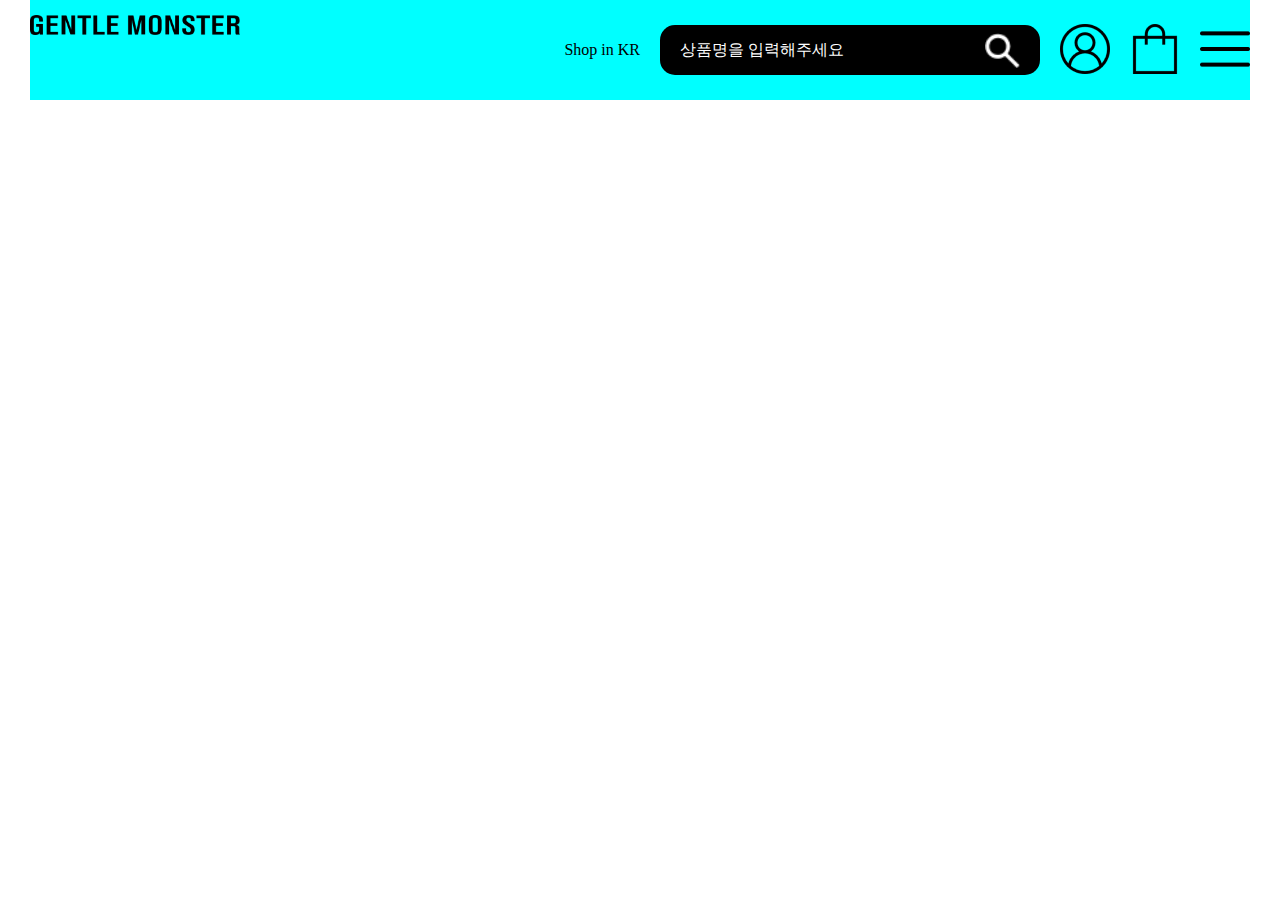
==== index.html @ e7c57b0b "0802-1" ====
<!DOCTYPE html>
<html lang="ko">
<head>
    <meta charset="UTF-8">
    <meta name="viewport" content="width=device-width, initial-scale=1.0">
    <meta name="keywords" content="">
    <meta name="description" content="">
    <title>GENTLEMONSTER</title>
    <link rel="stylesheet" href="./styles/reset.css">
    <link rel="stylesheet" href="./styles/common.css">
    <link rel="stylesheet" href="./styles/index.css">
</head>
<body>
    <header>
        <h1>
            <a href="#">
                <img src="./images/logo.png" alt="">
            </a>
        </h1>
        <div class="right">
            <a href="#" class="lang">Shop in KR</a>
            <form action="#" method="get" id="searchFrm">
                <fieldset>
                    <legend class="skip">검색양식</legend>
                        <input type="text" id="searchTxt" placeholder="상품명을 입력해주세요">
                    <button id="searchBtn" type="submit">
                        <img src="/images/icon_search.png" alt=""></a>
                    </button>                
                </fieldset>
            </form>
            <a href="#" id="login"><img src="/images/icon_login.png" alt="로그인"></a>
            <a href="#" id="cart"><img src="/images/icon_cart.png" alt="장바구니"></a>
            <a href="#" id="nav"><img src="/images/icon_menu.png" alt="메뉴열기"></a>
        </div>
    </header>
    <script src="./script/gentle.js"></script>
</body>
</html>
---- styles/common.css ----
/* header */
header {
    background: aqua;
    width: calc(100% - 60px); /* full */
    height:100px;
    margin:0 auto;
    display: flex; justify-content: space-between; 
    
    /*flex-flow: row nowrap;
     */
}
header h1 {
    display: flex; align-items: center;
}
header h1 a {
    width: 210px; height: 70px;
    /* display: block; text-align:left */
    
}
header h1 a img {width: 100%;}
header .right {
    display: flex; align-items: center;
}
header .right > * { margin-left: 20px;}
header .right .lang { margin:0;}
header .right #searchFrm {
    background: #000; border-radius: 15px; width:380px;
}
header .right #searchFrm fieldset {
    height: 50px; padding:0 20px;
    display:flex; justify-content: space-between; align-items: center;
}
header .right #searchFrm fieldset .skip {}
header .right #searchFrm fieldset #searchTxt {
    background: none; color:#fff;
}
header .right #searchFrm fieldset #searchTxt::placeholder {color:#fff;}
header .right #searchFrm fieldset #searchBtn {
    background: none;
    width: 35px; height: 35px;
}
header .right #searchFrm fieldset #searchBtn img {width: 100%;}
header .right .login {}
header .right .login img {}
header .right .cart {}
header .right .cart img {}
header .right .nav {}
header .right .nav img {}
header .right .login, header .right .cart, header .right .nav {
    width: 50px; height: 50px;
}
header .right .login img, header .right .cart img, header .right .nav img {width: 100%;}
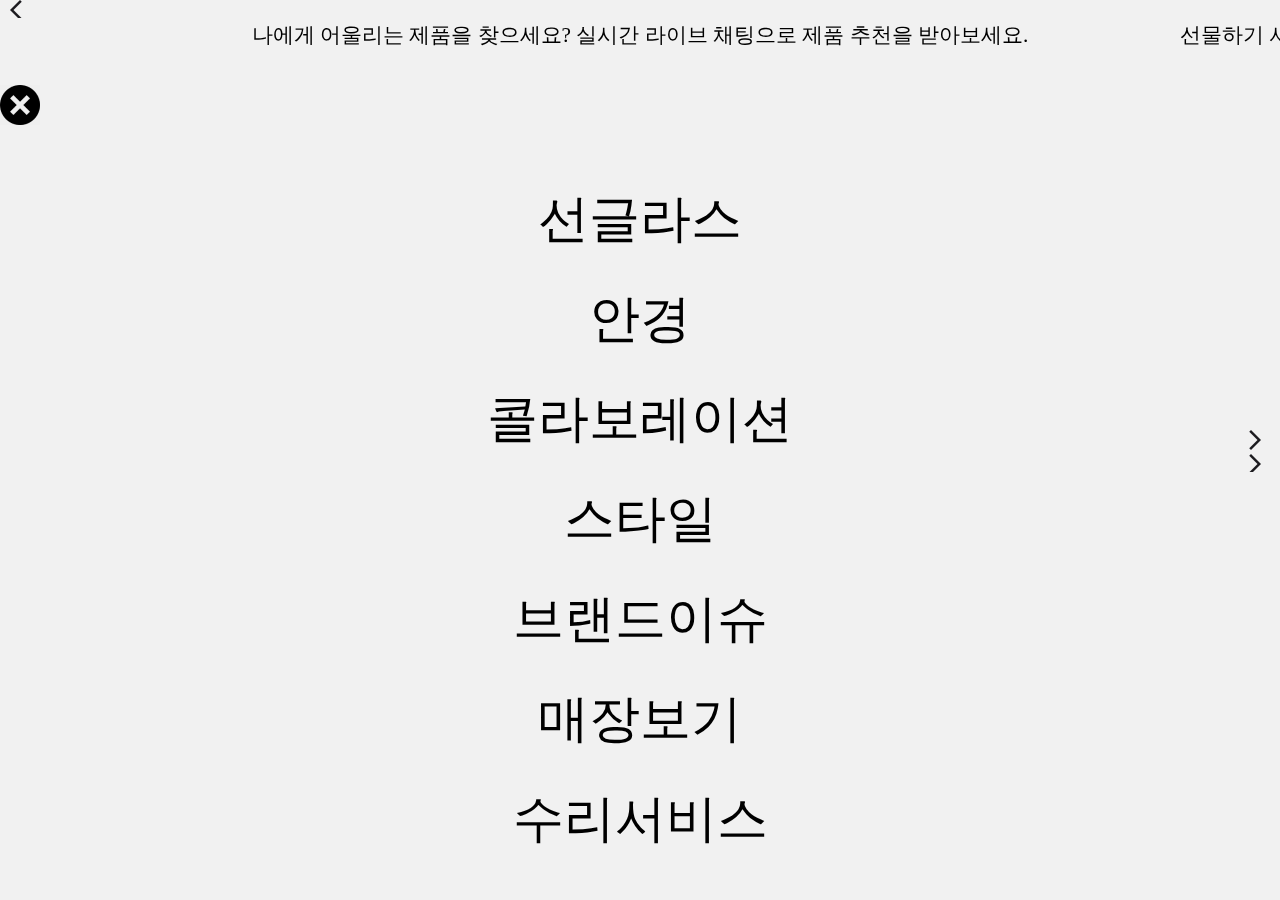
==== commit cb034584: "0803" ====
--- a/index.html
+++ b/index.html
@@ -6,6 +6,12 @@
     <meta name="keywords" content="">
     <meta name="description" content="">
     <title>GENTLEMONSTER</title>
+    <!-- swiper slide -->
+    <link rel="stylesheet" href="https://cdn.jsdelivr.net/npm/swiper@10/swiper-bundle.min.css"/>
+    <script src="https://cdn.jsdelivr.net/npm/swiper@10/swiper-bundle.min.js"></script>    
+    <!-- favicon, style -->
+    <link rel="shortcut icon" href="/images/favicon2.png" type="image/x-icon">
+    <link rel="icon" href="/images/favicon2.png" type="image/x-icon">
     <link rel="stylesheet" href="./styles/reset.css">
     <link rel="stylesheet" href="./styles/common.css">
     <link rel="stylesheet" href="./styles/index.css">
@@ -32,6 +38,39 @@
             <a href="#" id="cart"><img src="/images/icon_cart.png" alt="장바구니"></a>
             <a href="#" id="nav"><img src="/images/icon_menu.png" alt="메뉴열기"></a>
         </div>
+        <!-- nav 클릭시 open nav -->
+        <div id="open_nav">
+            <!-- 닫기버튼 -->
+            <button id="nav_close" type="button">
+                <img src="/images/nav_close.png" alt="닫기">
+            </button>
+            <!-- 광고 슬라이드 -->
+            <div clsaa="swiper" id="nav_adver">
+                <div class="swiper-wrapper">
+                    <div class="swiper-slide">
+                        <a href="#">나에게 어울리는 제품을 찾으세요? 실시간 라이브 채팅으로 제품 추천을 받아보세요.</a>
+                    </div>
+                    <div class="swiper-slide">
+                        <a href="#">선물하기 서비스를 통해 소중한 분에게 마음을 전하세요.</a>
+                    </div>
+                    <div class="swiper-slide">
+                        <a href="#">무료 배송 반품 서비스로 젠틀몬스터의 서비스를 경험하세요.</a>
+                    </div>                    
+                </div><!-- end swiper-wrapper -->
+                <div class="swiper-button-prev"></div>
+                <div class="swiper-button-next"></div>
+            </div><!-- end swiper adver -->
+            <!-- 내비게이션 -->
+            <nav>
+                <a href="#">선글라스</a>
+                <a href="#">안경</a>
+                <a href="#">콜라보레이션</a>
+                <a href="#">스타일</a>
+                <a href="#">브랜드이슈</a>
+                <a href="#">매장보기</a>
+                <a href="#">수리서비스</a>
+            </nav>
+        </div>
     </header>
     <script src="./script/gentle.js"></script>
 </body>
--- a/styles/common.css
+++ b/styles/common.css
@@ -1,22 +1,29 @@
+/* common.css 모든 웹페이지 공통 css == common */
+/* common.css == header, footer 공통역역 Degien */
+/* Firefox */
+html {scrollbar-width: 10px;scrollbar-color: #222 #f1f1f1;}
+/* Opera */
+html::-o-scrollbar {width: 10px;}/*스크롤바 크기*/
+html::-o-scrollbar-thumb {background-color: #222;border-radius: 5px;}/*스크롤 드래그바*/
+html::-o-scrollbar-thumb:hover {background-color: #555;}
+/* Chrome, Safari, Edge 등 웹킷 기반 브라우저 */
+::-webkit-scrollbar {width: 10px;}/*스크롤바 크기*/
+::-webkit-scrollbar-track {box-shadow: inset 0 0 5px rgba(0, 0, 0, 0.3);}/*스크롤바 배경*/
+::-webkit-scrollbar-thumb {background-color: #222;border-radius: 5px;}/*스크롤 드래그바*/
+::-webkit-scrollbar-thumb:hover {background-color: #555;}
 /* header */
+* {font-family: Noto Sans KR;}
 header {
     background: aqua;
     width: calc(100% - 60px); /* full */
     height:100px;
     margin:0 auto;
     display: flex; justify-content: space-between; 
-    
-    /*flex-flow: row nowrap;
-     */
+    align-items: center;
 }
-header h1 {
-    display: flex; align-items: center;
+header h1 {width: 213px;
 }
-header h1 a {
-    width: 210px; height: 70px;
-    /* display: block; text-align:left */
-    
-}
+header h1 a {}
 header h1 a img {width: 100%;}
 header .right {
     display: flex; align-items: center;
@@ -50,3 +57,52 @@
     width: 50px; height: 50px;
 }
 header .right .login img, header .right .cart img, header .right .nav img {width: 100%;}
+/* open_nav */
+header #open_nav {
+    position: fixed; left:0; top:0; z-index:999;
+    width: 100%; height: 100vh;
+    background: #f1f1f1; /* opacity: 80%; */
+    overflow-y: auto;
+    /* 웹브라우저 y축 기준으로 내용이 넘칠 경우 스크롤을 표시하고 넘치지 않다면 스크롤을 숨긴다. */ 
+}
+header #open_nav #nav_close {
+    position: absolute;
+    margin: 85px 90px 0 0;
+    /* justify-content: end; */
+    width: 40px; height: 40px;
+}
+header #open_nav #nav_close img {width: 100%;}
+/* swiper-slide nav-adver */
+header #open_nav #nav_adver {
+    max-width: 800px; margin: 20px auto; text-align: center;
+}
+header #open_nav #nav_adver .swiper-slide {}
+header #open_nav #nav_adver .swiper-slide a {
+    /* display: block; */
+    text-align: center;
+    font-size: 1.333rem;
+    line-height: normal;
+}
+header #open_nav #nav_adver .swiper-button-prev::after, 
+header #open_nav #nav_adver .swiper-button-next::after {display: none;}
+header #open_nav #nav_adver .swiper-button-prev, header #open_nav #nav_adver.swiper-button-next {top:20px; width: 20px; height: 20px;}
+header #open_nav #nav_adver .swiper-button-prev {
+    background: url(/images/adver_prev.png);
+} 
+header #open_nav #nav_adver .swiper-button-next {
+    background: url(/images/adver_next.png);
+}
+/* open-nav nav */
+header #open_nav nav {
+    display: flex; flex-flow: column nowrap;
+    text-align: center; padding-top: 100px ;
+}
+header #open_nav nav a {
+    font-size: 3.157rem;
+    line-height: 100px;
+    font-weight: 500;
+}
+header #open_nav nav a:hover {
+    font-weight: 700;
+    color:#FF975C;
+}
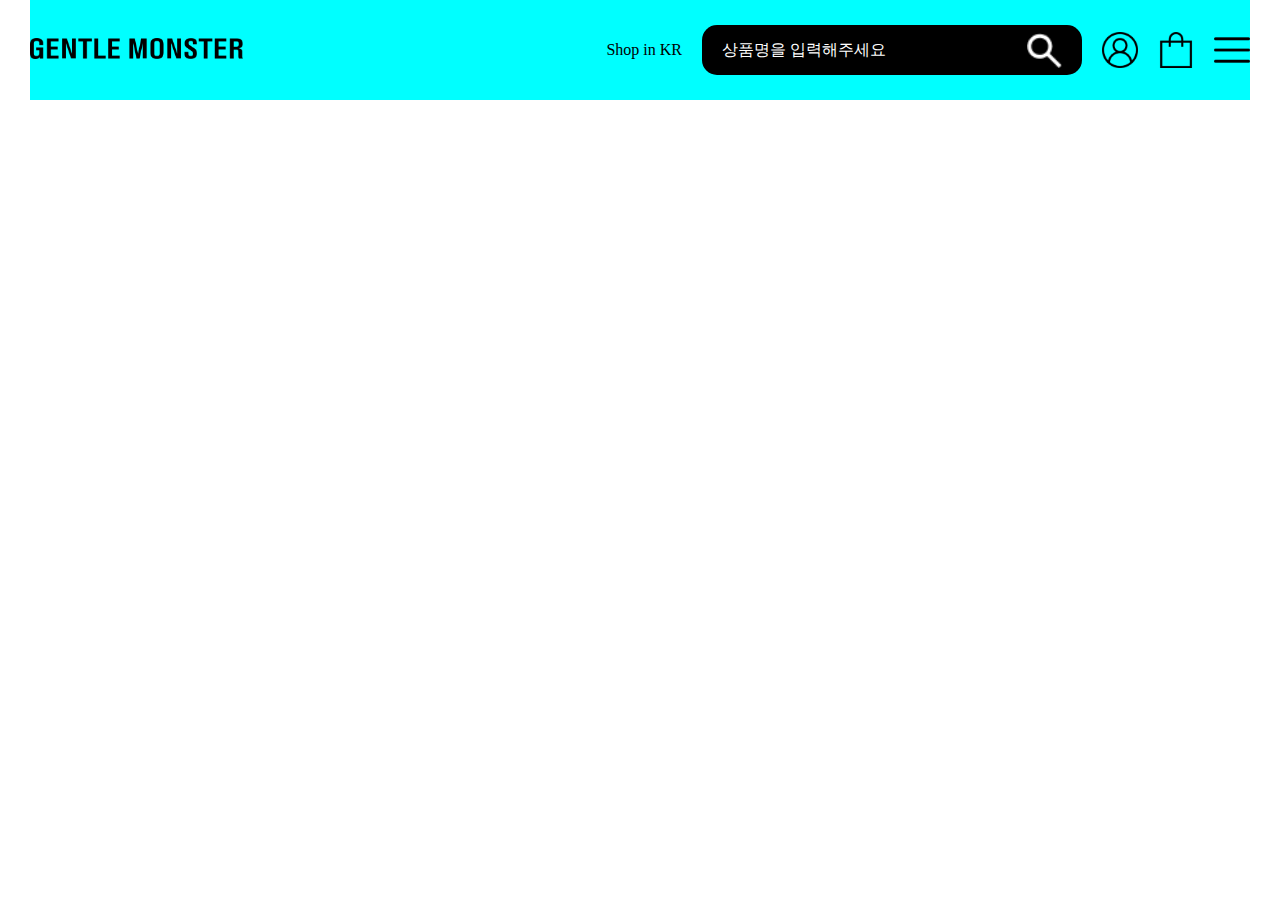
==== commit 557a6633: "0803 swiper-slide" ====
--- a/index.html
+++ b/index.html
@@ -18,20 +18,14 @@
 </head>
 <body>
     <header>
-        <h1>
-            <a href="#">
-                <img src="./images/logo.png" alt="">
-            </a>
-        </h1>
+        <h1><a href="#"><img src="./images/logo.png" alt="GENTLEMONSTER"></a></h1>
         <div class="right">
             <a href="#" class="lang">Shop in KR</a>
             <form action="#" method="get" id="searchFrm">
                 <fieldset>
                     <legend class="skip">검색양식</legend>
-                        <input type="text" id="searchTxt" placeholder="상품명을 입력해주세요">
-                    <button id="searchBtn" type="submit">
-                        <img src="/images/icon_search.png" alt=""></a>
-                    </button>                
+                        <input type="text" id="searchTxt" placeholder="상품명을 입력해주세요" id="searchTxt">
+                    <button id="searchBtn" type="submit"><img src="/images/icon_search.png" alt="검색"></a></button>                
                 </fieldset>
             </form>
             <a href="#" id="login"><img src="/images/icon_login.png" alt="로그인"></a>
@@ -41,9 +35,7 @@
         <!-- nav 클릭시 open nav -->
         <div id="open_nav">
             <!-- 닫기버튼 -->
-            <button id="nav_close" type="button">
-                <img src="/images/nav_close.png" alt="닫기">
-            </button>
+            <button id="nav_close" type="button"><img src="/images/nav_close.png" alt="닫기"></button>
             <!-- 광고 슬라이드 -->
             <div clsaa="swiper" id="nav_adver">
                 <div class="swiper-wrapper">
@@ -72,6 +64,7 @@
             </nav>
         </div>
     </header>
-    <script src="./script/gentle.js"></script>
+    <!-- header, footer 웹페이지 공통영역 적용 JS -->
+    <script src="./script/common.js"></script>
 </body>
 </html>--- a/styles/common.css
+++ b/styles/common.css
@@ -15,24 +15,16 @@
 * {font-family: Noto Sans KR;}
 header {
     background: aqua;
-    width: calc(100% - 60px); /* full */
-    height:100px;
-    margin:0 auto;
-    display: flex; justify-content: space-between; 
-    align-items: center;
+    width: calc(100% - 60px); /* full */ height:100px; margin:0 auto;
+    display: flex; justify-content: space-between; align-items: center;
 }
-header h1 {width: 213px;
-}
+header h1 {width: 213px;}
 header h1 a {}
 header h1 a img {width: 100%;}
-header .right {
-    display: flex; align-items: center;
-}
+header .right {display: flex; align-items: center;}
 header .right > * { margin-left: 20px;}
-header .right .lang { margin:0;}
-header .right #searchFrm {
-    background: #000; border-radius: 15px; width:380px;
-}
+header .right .lang { margin-left:0;}
+header .right #searchFrm {background: #000; border-radius: 15px; width:380px;}
 header .right #searchFrm fieldset {
     height: 50px; padding:0 20px;
     display:flex; justify-content: space-between; align-items: center;
@@ -47,16 +39,16 @@
     width: 35px; height: 35px;
 }
 header .right #searchFrm fieldset #searchBtn img {width: 100%;}
+header .right #login, header .right #cart, 
+header .right #nav {width:36px; height:36px;} 
+header .right #login img, header .right #cart img, 
+header .right #nav img {width:100%;} 
 header .right .login {}
 header .right .login img {}
 header .right .cart {}
 header .right .cart img {}
 header .right .nav {}
 header .right .nav img {}
-header .right .login, header .right .cart, header .right .nav {
-    width: 50px; height: 50px;
-}
-header .right .login img, header .right .cart img, header .right .nav img {width: 100%;}
 /* open_nav */
 header #open_nav {
     position: fixed; left:0; top:0; z-index:999;
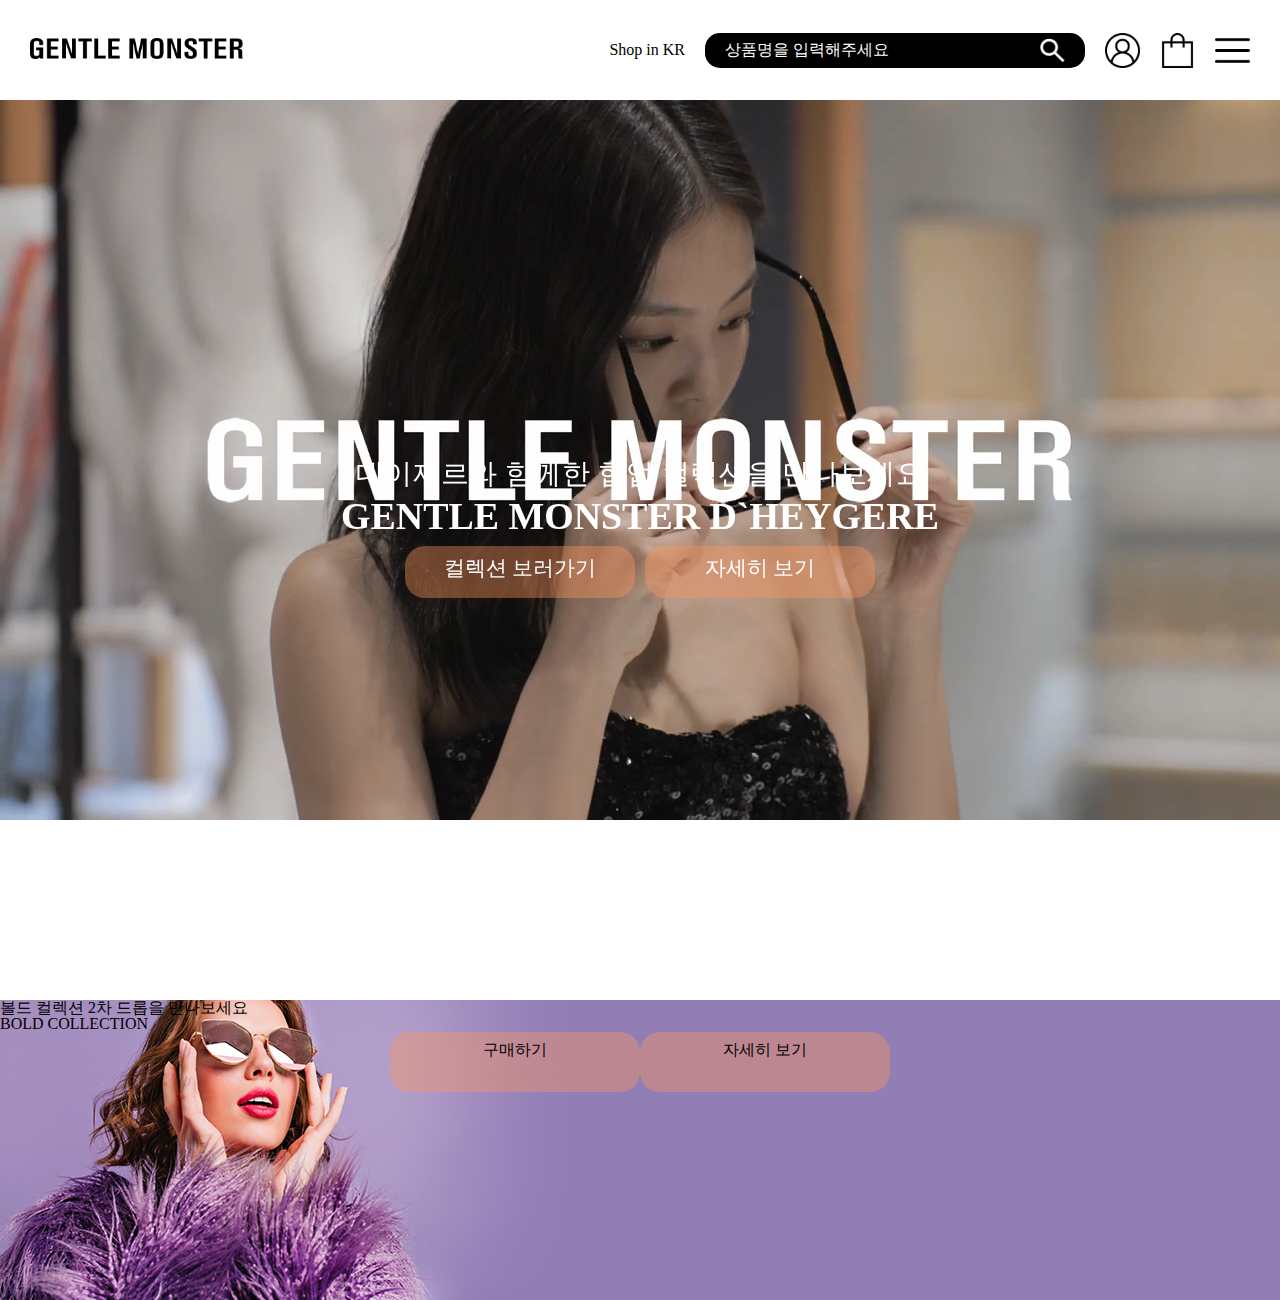
==== commit 4f8364a5: "0804-main" ====
--- a/index.html
+++ b/index.html
@@ -15,6 +15,7 @@
     <link rel="stylesheet" href="./styles/reset.css">
     <link rel="stylesheet" href="./styles/common.css">
     <link rel="stylesheet" href="./styles/index.css">
+    <link rel="stylesheet" href="/styles/responsive.css">
 </head>
 <body>
     <header>
@@ -37,7 +38,7 @@
             <!-- 닫기버튼 -->
             <button id="nav_close" type="button"><img src="/images/nav_close.png" alt="닫기"></button>
             <!-- 광고 슬라이드 -->
-            <div clsaa="swiper" id="nav_adver">
+            <div class="swiper" id="nav_adver">
                 <div class="swiper-wrapper">
                     <div class="swiper-slide">
                         <a href="#">나에게 어울리는 제품을 찾으세요? 실시간 라이브 채팅으로 제품 추천을 받아보세요.</a>
@@ -64,7 +65,31 @@
             </nav>
         </div>
     </header>
+    <main>
+        <div class="visual">
+            <div class="txt">
+                <p>데이제르와 함께한 협업 컬렉션을 만나보세요</p>
+                <h1>GENTLE MONSTER D`HEYGERE</h1>
+                <div class="link">
+                    <a href="#">컬렉션 보러가기</a>
+                    <a href="#">자세히 보기</a>
+                </div>
+            </div>
+                <video src="./video/visual.mp4" autoplay loop muted></video>            
+        </div>
+        <!-- main 2. bnr -->
+        <div class="adver_bnr"><!-- background image -->
+            <div class="txt">
+                <p>볼드 컬렉션 2차 드롭을 만나보세요</p>
+                <h1>BOLD COLLECTION</h1>
+                <div class="link">
+                    <a href="#">구매하기</a>
+                    <a href="#">자세히 보기</a>
+                </div>
+            </div>
+        </div>
+    </main>
     <!-- header, footer 웹페이지 공통영역 적용 JS -->
-    <script src="./script/common.js"></script>
+    <script src="/script/common.js"></script>
 </body>
 </html>--- a/styles/common.css
+++ b/styles/common.css
@@ -14,7 +14,6 @@
 /* header */
 * {font-family: Noto Sans KR;}
 header {
-    background: aqua;
     width: calc(100% - 60px); /* full */ height:100px; margin:0 auto;
     display: flex; justify-content: space-between; align-items: center;
 }
@@ -26,21 +25,20 @@
 header .right .lang { margin-left:0;}
 header .right #searchFrm {background: #000; border-radius: 15px; width:380px;}
 header .right #searchFrm fieldset {
-    height: 50px; padding:0 20px;
+    height: 35px; padding:0 20px;
     display:flex; justify-content: space-between; align-items: center;
 }
-header .right #searchFrm fieldset .skip {}
 header .right #searchFrm fieldset #searchTxt {
     background: none; color:#fff;
 }
 header .right #searchFrm fieldset #searchTxt::placeholder {color:#fff;}
 header .right #searchFrm fieldset #searchBtn {
     background: none;
-    width: 35px; height: 35px;
+    width: 25px; height: 25px;
 }
 header .right #searchFrm fieldset #searchBtn img {width: 100%;}
 header .right #login, header .right #cart, 
-header .right #nav {width:36px; height:36px;} 
+header .right #nav {width:35px; height:35px;} 
 header .right #login img, header .right #cart img, 
 header .right #nav img {width:100%;} 
 header .right .login {}
@@ -58,11 +56,10 @@
     /* 웹브라우저 y축 기준으로 내용이 넘칠 경우 스크롤을 표시하고 넘치지 않다면 스크롤을 숨긴다. */ 
 }
 header #open_nav #nav_close {
-    position: absolute;
-    margin: 85px 90px 0 0;
-    /* justify-content: end; */
-    width: 40px; height: 40px;
-}
+    position: absolute; right:90px; top:90px;
+    /* margin: 85px 90px 0 0; 이거 주는거 아님 */ 
+    width: 40px; height: 40px; z-index:999;/* z-index안주면 클릭이 안됨 */
+} 
 header #open_nav #nav_close img {width: 100%;}
 /* swiper-slide nav-adver */
 header #open_nav #nav_adver {
@@ -70,29 +67,30 @@
 }
 header #open_nav #nav_adver .swiper-slide {}
 header #open_nav #nav_adver .swiper-slide a {
-    /* display: block; */
-    text-align: center;
-    font-size: 1.333rem;
-    line-height: normal;
+    font-size: 1rem;
+    line-height: 31px;
 }
 header #open_nav #nav_adver .swiper-button-prev::after, 
 header #open_nav #nav_adver .swiper-button-next::after {display: none;}
-header #open_nav #nav_adver .swiper-button-prev, header #open_nav #nav_adver.swiper-button-next {top:20px; width: 20px; height: 20px;}
+header #open_nav #nav_adver .swiper-button-prev, 
+header #open_nav #nav_adver .swiper-button-next {
+    top:24px; width: 24px; height: 24px;
+}
 header #open_nav #nav_adver .swiper-button-prev {
-    background: url(/images/adver_prev.png);
+    background: url(/images/adver_prev.png) no-repeat;
 } 
 header #open_nav #nav_adver .swiper-button-next {
-    background: url(/images/adver_next.png);
+    background: url(/images/adver_next.png) no-repeat;
 }
 /* open-nav nav */
 header #open_nav nav {
     display: flex; flex-flow: column nowrap;
-    text-align: center; padding-top: 100px ;
+    text-align: center; padding-top: 25px ;
 }
 header #open_nav nav a {
-    font-size: 3.157rem;
-    line-height: 100px;
-    font-weight: 500;
+    font-size: 3.157rem; letter-spacing: -0.02em;
+    line-height: 100px;  font-weight: 500;
+    position: relative;
 }
 header #open_nav nav a:hover {
     font-weight: 700;
--- a/styles/index.css
+++ b/styles/index.css
@@ -0,0 +1,83 @@
+/* main */
+main {
+    /* display: flex; flex-flow: column nowrap;
+    align-items: center; */
+} 
+/* main - 1. visual */
+main .visual {
+    position: relative; overflow:hidden; /* 해당역역안에서만 보이라는 뜻-오버플로어히든 */
+    /* text-align: center; */
+    height: 100vh;
+}    
+main .visual .txt {
+    position: absolute;  /* 앱솔준대상은 높이 주고 너비주면 안됨 */
+    width: 100%; top:40%;
+    /* display: flex; flex-flow: column nowrap; justify-content: center;
+    align-items: center;  or text-align:center;*/
+    text-align: center;
+    z-index: 980; /* 999하면 메뉴 눌렀을때 보임 */
+    
+}
+main .visual .txt p {
+    font-size: 1.777rem; color:white;
+    letter-spacing: 0.02rem;
+}
+main .visual .txt h1 {
+    font-size: 2.369rem;
+    font-weight: 700; color:white;
+    margin: 10px 0;
+}
+main .visual .txt .link {
+    display: flex; flex-flow:row nowrap;
+    align-items: center; justify-content: center;
+}
+main .visual .txt .link a {
+    /* display: block; */
+    width: 230px; height: 40px;
+    background: rgba(255,151,92,0.40);
+    border-radius: 20px;
+    /* border:2px solid white; */
+    font-size:1.333rem; color:white;
+    padding-top: 12px;
+}
+main .visual .txt .link a:hover {
+    background: #FF975C;
+}
+main .visual .txt .link a:first-child{margin-right:10px;}
+main .visual video {
+    width: 100%;
+    /*  화면크기 조정 시 비디오 중심출 맞추기 
+        필수조건 ★ 비디오의 부모가 vh or px 높이 설정 준비! */
+    position:absolute; left: 50%;
+    transform:translateX(-50%); /* + width:1920px;의 조합으로 많이 쓴다 */
+    /* width:150%; 방법2 */
+    /* width:1920px; 방법3 절대크기값*/
+    /* height: 100%; */
+}
+/* 와이드 비율의 video 화면 전체 배치 시 여백해결법 */
+/*  1. 반응형웹 @media 특정해상도마다 비디오의 크기 설정값 변경 (보통 이걸 많이씀) 
+    2. 가장 큰 데스크탑 기준으로 너비를 100% 보다 크게 설정하고 넘치게 하는 방법 
+    3. 상대크기가 아닌 절대크기값(px) 크기를 설정해서 화면 해상도에 영향을 받지 않는 방법 (가장쉬움)*/
+main .adver_bnr {
+    background: url(/images/bnr_1.jpg) no-repeat;
+    height: 300px;
+}
+main .adver_bnr img {width: 100%;}
+main .adver_bnr .txt {}
+main .adver_bnr p {}
+main .adver_bnr h1 {}
+main .adver_bnr .link {
+    display: flex; flex-flow:row nowrap;
+    align-items: center; justify-content: center;
+    text-align: center;
+
+}
+main .adver_bnr .link a {
+    width: 230px; height: 40px;
+    background: rgba(255,151,92,0.40);
+    border-radius: 20px;
+    padding: 10px;
+}
+main .adver_bnr .link a:hover {
+    background: #FF975C;
+}--- a/styles/responsive.css
+++ b/styles/responsive.css
@@ -0,0 +1,10 @@
+/* 반응형웹 */
+@media screen and (max-width:1200px){
+    /* 1500px 이하일 때 */
+    main .visual video {
+    width: auto; height: 100%;
+    }
+    main .adver_bnr {
+    width: auto; height: 100%;
+    }
+} /* 1500px end */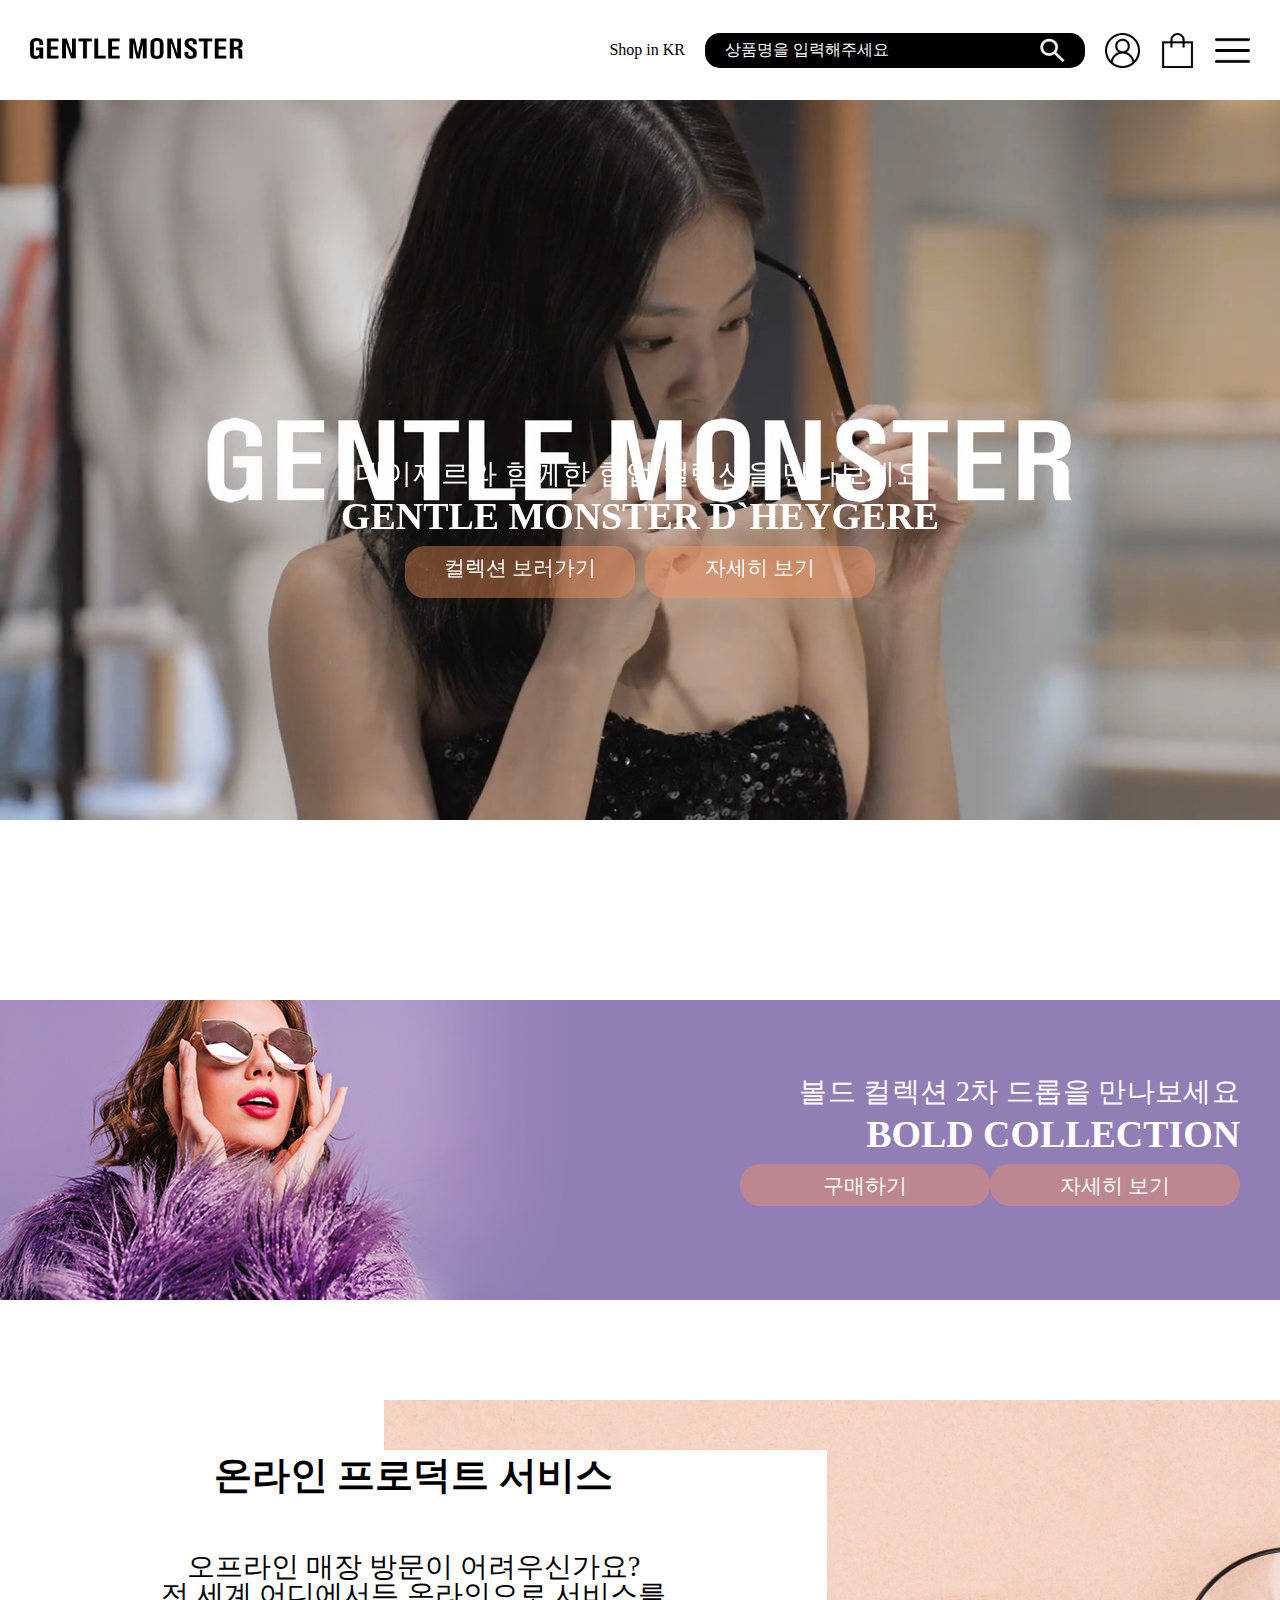
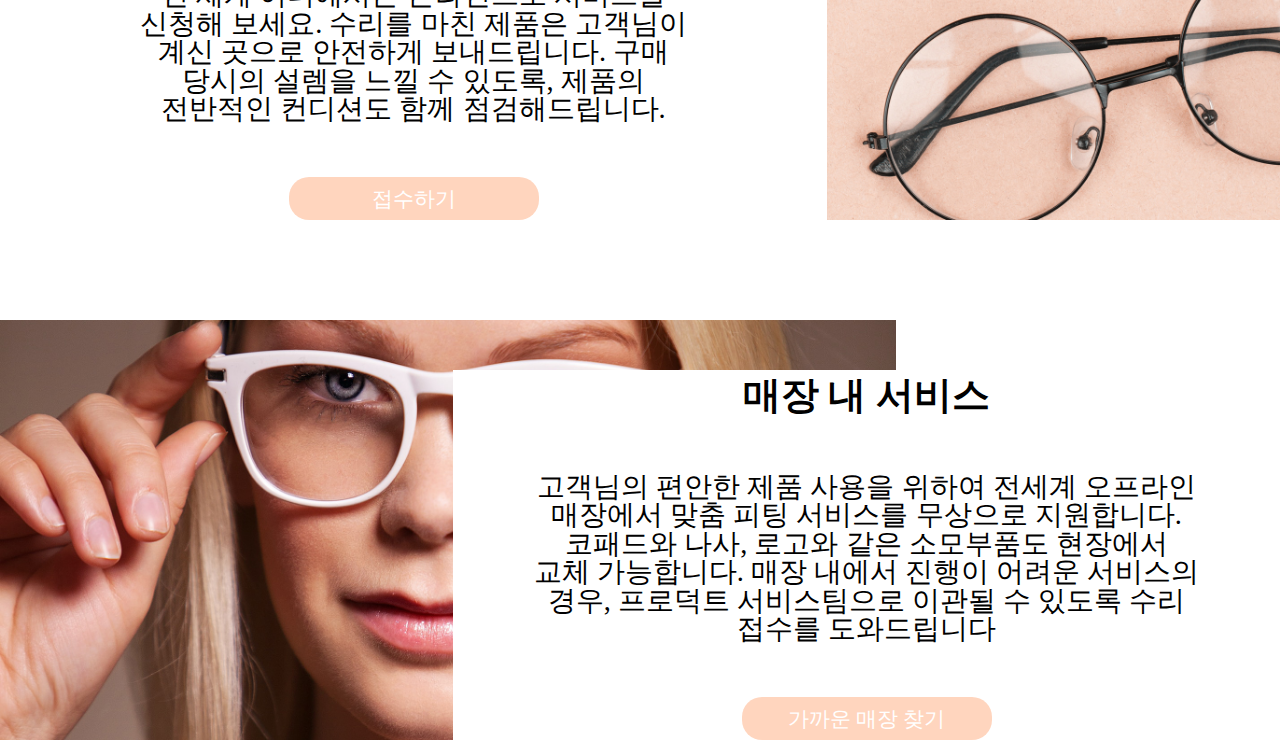
==== commit 78cdb0fa: "0807 service" ====
--- a/index.html
+++ b/index.html
@@ -88,6 +88,33 @@
                 </div>
             </div>
         </div>
+        <!-- main 3. service -->
+        <div id="shop_service"><!-- bg -->
+            <div class="txt">
+                <h1>온라인 프로덕트 서비스</h1>
+                <p>오프라인 매장 방문이 어려우신가요?<br>
+                    전 세계 어디에서든 온라인으로 서비스를<br>
+                    신청해 보세요. 수리를 마친 제품은 고객님이<br>
+                    계신 곳으로 안전하게 보내드립니다. 구매 <br>
+                    당시의 설렘을 느낄 수 있도록, 제품의 <br>
+                    전반적인 컨디션도 함께 점검해드립니다.<br>
+                </p>
+                <a href="#" class="service_link">접수하기</a>
+            </div>
+        </div>
+        <div id="shop_service"><!-- bg -->
+            <div class="txt">
+                <h1>매장 내 서비스</h1>
+                <p>고객님의 편안한 제품 사용을 위하여 전세계 오프라인 <br>
+                    매장에서 맞춤 피팅 서비스를 무상으로 지원합니다. <br>
+                    코패드와 나사, 로고와 같은 소모부품도 현장에서 <br>
+                    교체 가능합니다. 매장 내에서 진행이 어려운 서비스의 <br>
+                    경우, 프로덕트 서비스팀으로 이관될 수 있도록 수리 <br>
+                    접수를 도와드립니다                    
+                </p>
+                <a href="#" class="service_link">가까운 매장 찾기</a>
+            </div>
+        </div>
     </main>
     <!-- header, footer 웹페이지 공통영역 적용 JS -->
     <script src="/script/common.js"></script>
--- a/styles/index.css
+++ b/styles/index.css
@@ -63,21 +63,87 @@
     height: 300px;
 }
 main .adver_bnr img {width: 100%;}
-main .adver_bnr .txt {}
-main .adver_bnr p {}
-main .adver_bnr h1 {}
+main .adver_bnr .txt {
+    /* contents width px */
+    max-width: 1200px; margin:0 auto;
+    text-align: right;
+    /* display: flex; flex-flow: column nowrap;
+    align-items: center; justify-content: right; */ /* 이거쓰면 안됨 */
+    padding-top: 77.5px;
+}
+main .adver_bnr p {
+    font-size: 1.777rem; color:white;
+    letter-spacing: 0.02rem;
+}
+main .adver_bnr h1 {
+    font-size: 2.369rem;
+    font-weight: 700; color:white;
+    margin: 10px 0;
+}
 main .adver_bnr .link {
     display: flex; flex-flow:row nowrap;
-    align-items: center; justify-content: center;
+    align-items: center; justify-content: right;
+    text-align: center;
+
+} 
+main .adver_bnr .link a {
+    width: 230px; height: 20px;
+    background: rgba(255,151,92,0.40);
+    border-radius: 20px;
+    padding: 10px;
+    font-size:1.333rem; color:white;
+    padding-top: 12px;
+}
+main .adver_bnr .link a:hover {
+    background: #FF975C;
+}
+/* main 3. service */
+main #shop_service { /* 너비100% */
+    background: url(/images/service_bg1.jpg) no-repeat;
+    background-position: right bottom;
+    background-size: 70%;
+    padding-top: 50px;
+    margin-top: 100px;
+}
+main #shop_service .txt:nth-child(1) { /* 너비 px주기 */
+    background: white;
+    width: 827px;
+    text-align: center;
+}
+main #shop_service .txt h1 {
+    font-size:2.369rem;
+    font-weight:700;
+    line-height: 50px;
+}
+main #shop_service .txt p {
+    font-size:1.777rem;
+    padding: 53px;
+}
+main #shop_service .txt .service_link {
+    width: 230px; 
+    background: rgba(255,151,92,0.40);
+    border-radius: 20px;
+    padding: 10px;
+    font-size:1.333rem; color:white;
+    padding-top: 12px;
+    display: inline-block;
     text-align: center;
 
 }
-main .adver_bnr .link a {
-    width: 230px; height: 40px;
-    background: rgba(255,151,92,0.40);
-    border-radius: 20px;
-    padding: 10px;
+main #shop_service .txt .service_link:hover {
+    background: #FF975C;
 }
-main .adver_bnr .link a:hover {
-    background: #FF975C;
+
+main #shop_service:last-child { /* 너비100% */
+    background: url(/images/service_bg2.jpg) no-repeat;
+    background-position: left center;
+    background-size: 70%;
+    padding-top: 50px;
+    margin-top: 100px;
+    display: flex; flex-flow:row-reverse;
+}
+main #shop_service .txt:nth-child(2) {
+    background: white;
+    width: 827px;
+    text-align: right;
 }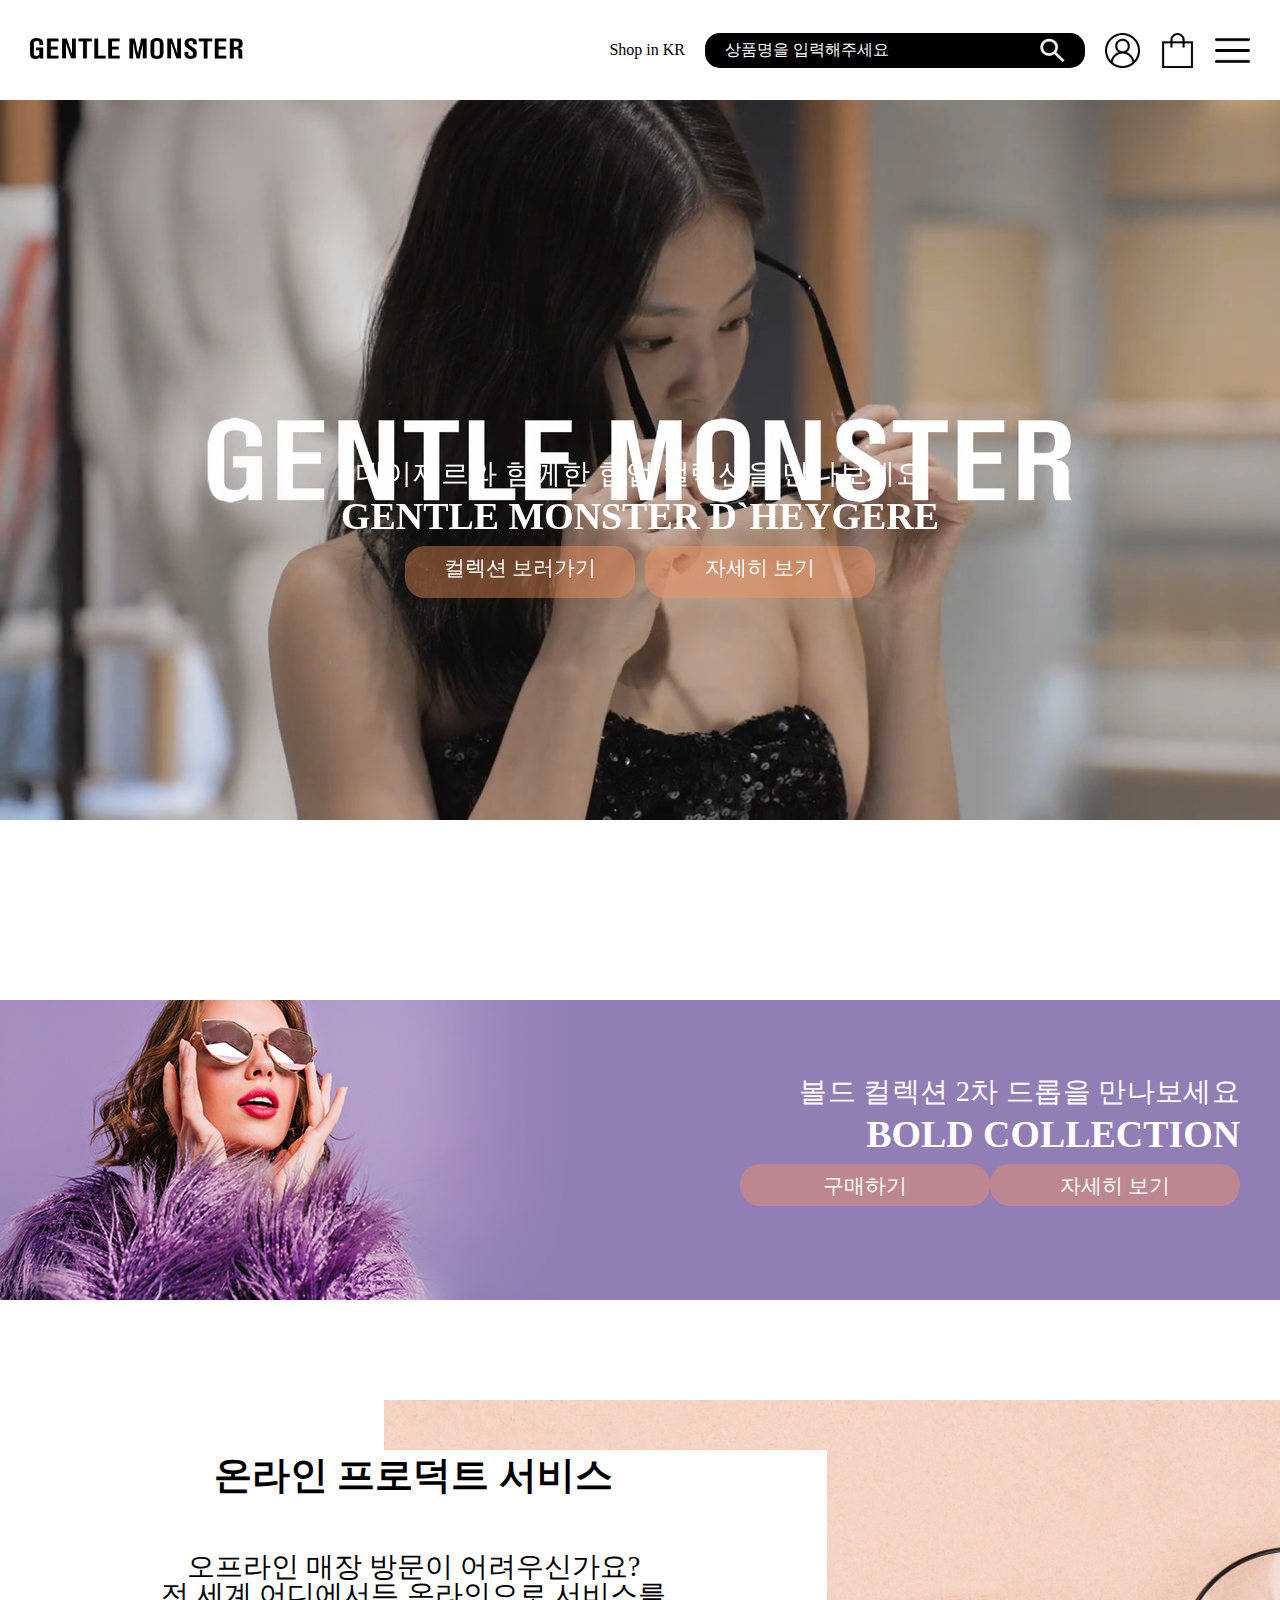
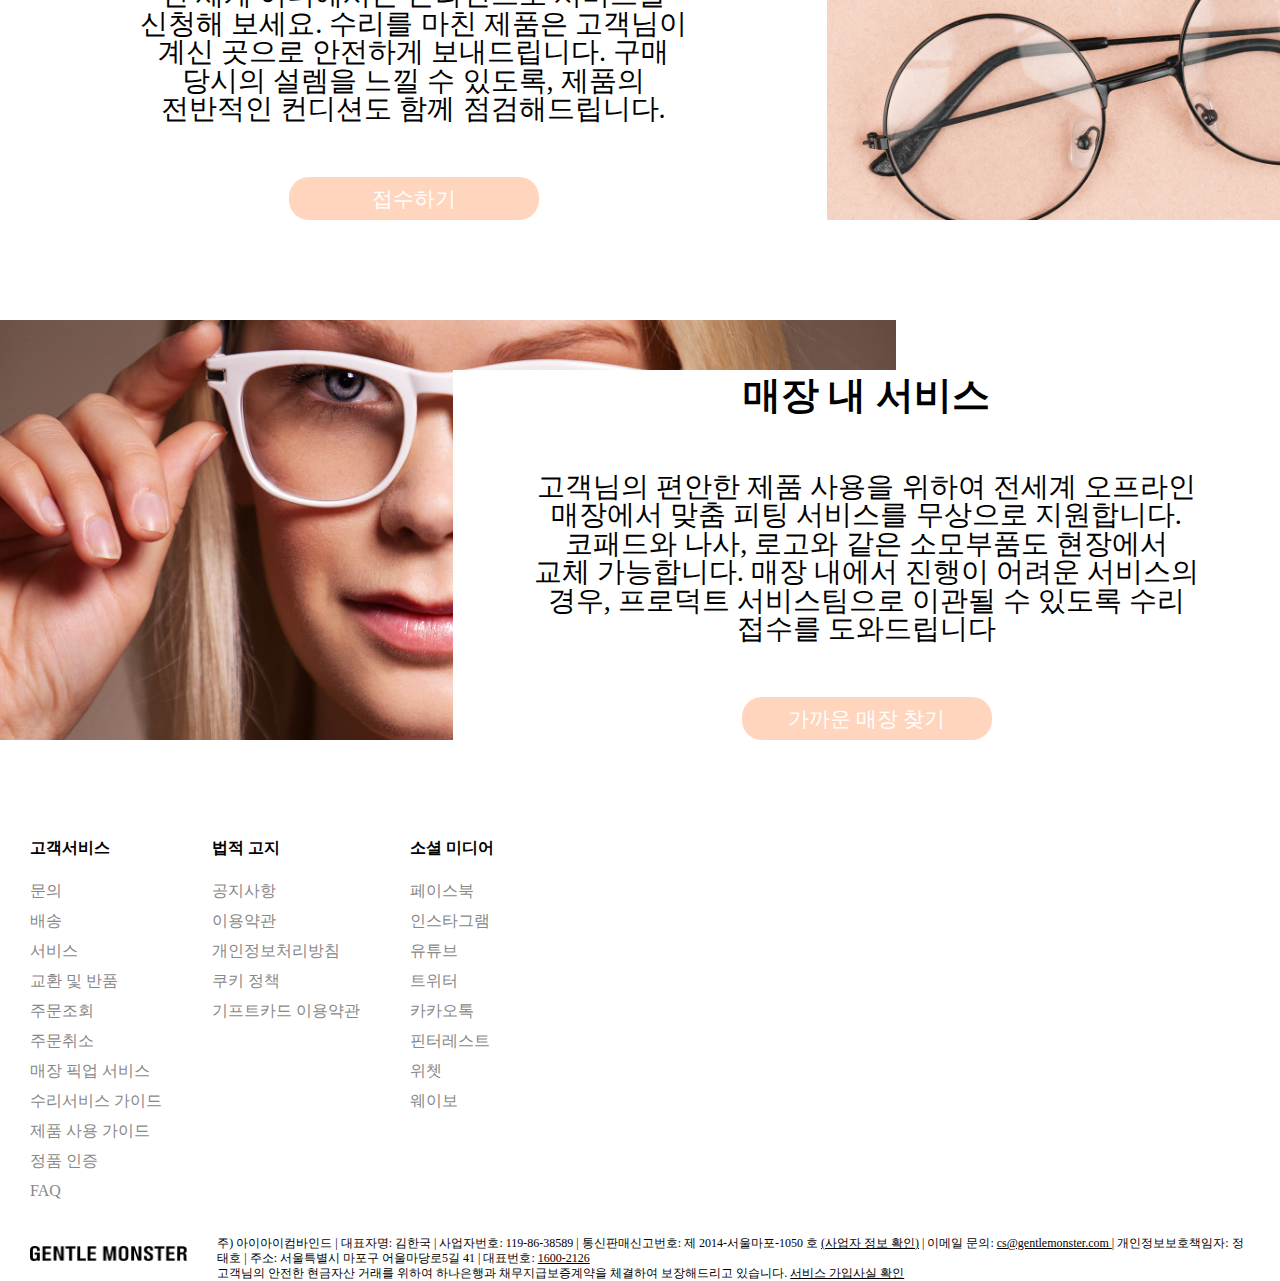
==== commit 7580997a: "0808 footer" ====
--- a/index.html
+++ b/index.html
@@ -116,6 +116,52 @@
             </div>
         </div>
     </main>
+    <footer>
+        <div class="f_menu">
+            <dl>
+                <dt>고객서비스</dt>
+                <dd><a href="#">문의</a></dd>
+                <dd><a href="#">배송</a></dd>
+                <dd><a href="#">서비스</a></dd>
+                <dd><a href="#">교환 및 반품</a></dd>
+                <dd><a href="#">주문조회</a></dd>
+                <dd><a href="#">주문취소</a></dd>
+                <dd><a href="#">매장 픽업 서비스</a></dd>
+                <dd><a href="#">수리서비스 가이드</a></dd>
+                <dd><a href="#">제품 사용 가이드</a></dd>
+                <dd><a href="#">정품 인증</a></dd>
+                <dd><a href="#">FAQ</a></dd>
+            </dl>
+            <dl>
+                <dt>법적 고지</dt>
+                <dd><a href="#">공지사항</a></dd>
+                <dd><a href="#">이용약관</a></dd>
+                <dd><a href="#">개인정보처리방침</a></dd>
+                <dd><a href="#">쿠키 정책</a></dd>
+                <dd><a href="#">기프트카드 이용약관</a></dd>
+            </dl>
+            <dl>
+                <dt>소셜 미디어</dt>
+                <dd><a href="#">페이스북</a></dd>
+                <dd><a href="#">인스타그램</a></dd>
+                <dd><a href="#">유튜브</a></dd>
+                <dd><a href="#">트위터</a></dd>
+                <dd><a href="#">카카오톡</a></dd>
+                <dd><a href="#">핀터레스트</a></dd>
+                <dd><a href="#">위쳇</a></dd>
+                <dd><a href="#">웨이보</a></dd>
+            </dl>
+        </div>
+        <div class="f_copy">
+            <p class="logo">
+                <img src="./images/logo.png" alt="2023 젠틀몬스터">
+            </p>
+            <address>
+                주) 아이아이컴바인드 | 대표자명: 김한국 | 사업자번호: 119-86-38589 | 통신판매신고번호: 제 2014-서울마포-1050 호 <a href="#">(사업자 정보 확인)</a> | 이메일 문의: <a href="#">cs@gentlemonster.com </a>| 개인정보보호책임자: 정태호 | 주소: 서울특별시 마포구 어울마당로5길 41 | 대표번호: <a href="#">1600-2126</a><br>
+                고객님의 안전한 현금자산 거래를 위하여 하나은행과 채무지급보증계약을 체결하여 보장해드리고 있습니다. <a href="#">서비스 가입사실 확인</a>
+            </address>
+        </div>
+    </footer>
     <!-- header, footer 웹페이지 공통영역 적용 JS -->
     <script src="/script/common.js"></script>
 </body>
--- a/styles/common.css
+++ b/styles/common.css
@@ -96,3 +96,41 @@
     font-weight: 700;
     color:#FF975C;
 }
+/* footer */
+footer {
+    width: calc(100% - 60px); margin: 0 auto; /* calc 띄어쓰기 꼭해야함!!!!! */
+}
+footer .f_menu {
+    display: flex;
+    padding: 100px 0 40px;
+}
+footer .f_menu dl {
+    margin-right: 50px;
+}
+footer .f_menu dl dt {
+    font-weight:700;
+    margin-bottom: 20px;
+}
+footer .f_menu dl dd {}
+footer .f_menu dl dd a {
+    color:#888;
+    line-height: 30px;
+}
+footer .f_copy {
+    display: flex; /* flex-flow:row nowrap;
+    justify-content: space-between;  */
+}
+footer .f_copy .logo {
+    width: 213px; /* height: 100;
+    margin-right: 100px; */
+}
+footer .f_copy .logo img {width: 100%;}
+footer .f_copy address {
+    font-size: 0.75rem;
+    line-height: 15px;
+    margin: -10px 0 0 30px;
+}
+footer .f_copy address a {
+    font-size: 0.75rem;
+    text-decoration: underline; /* 링크에 밑줄 */
+}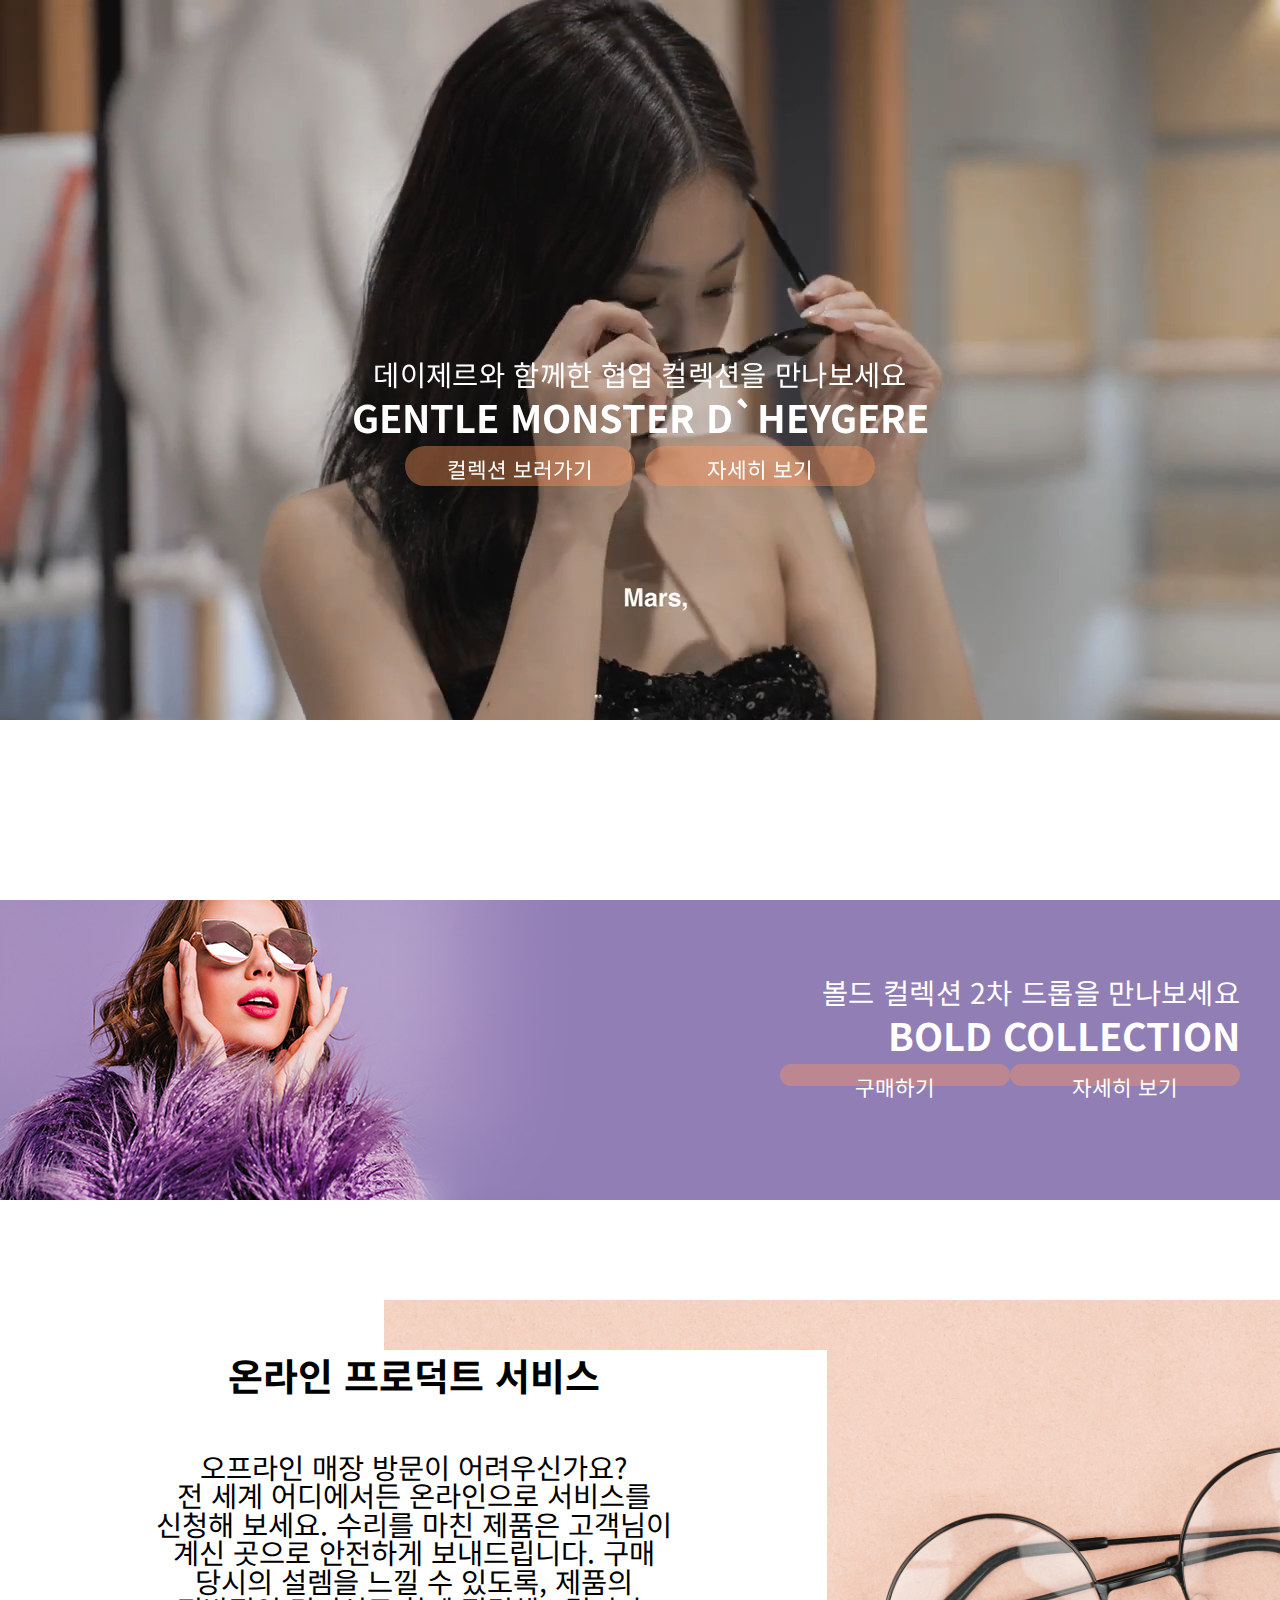
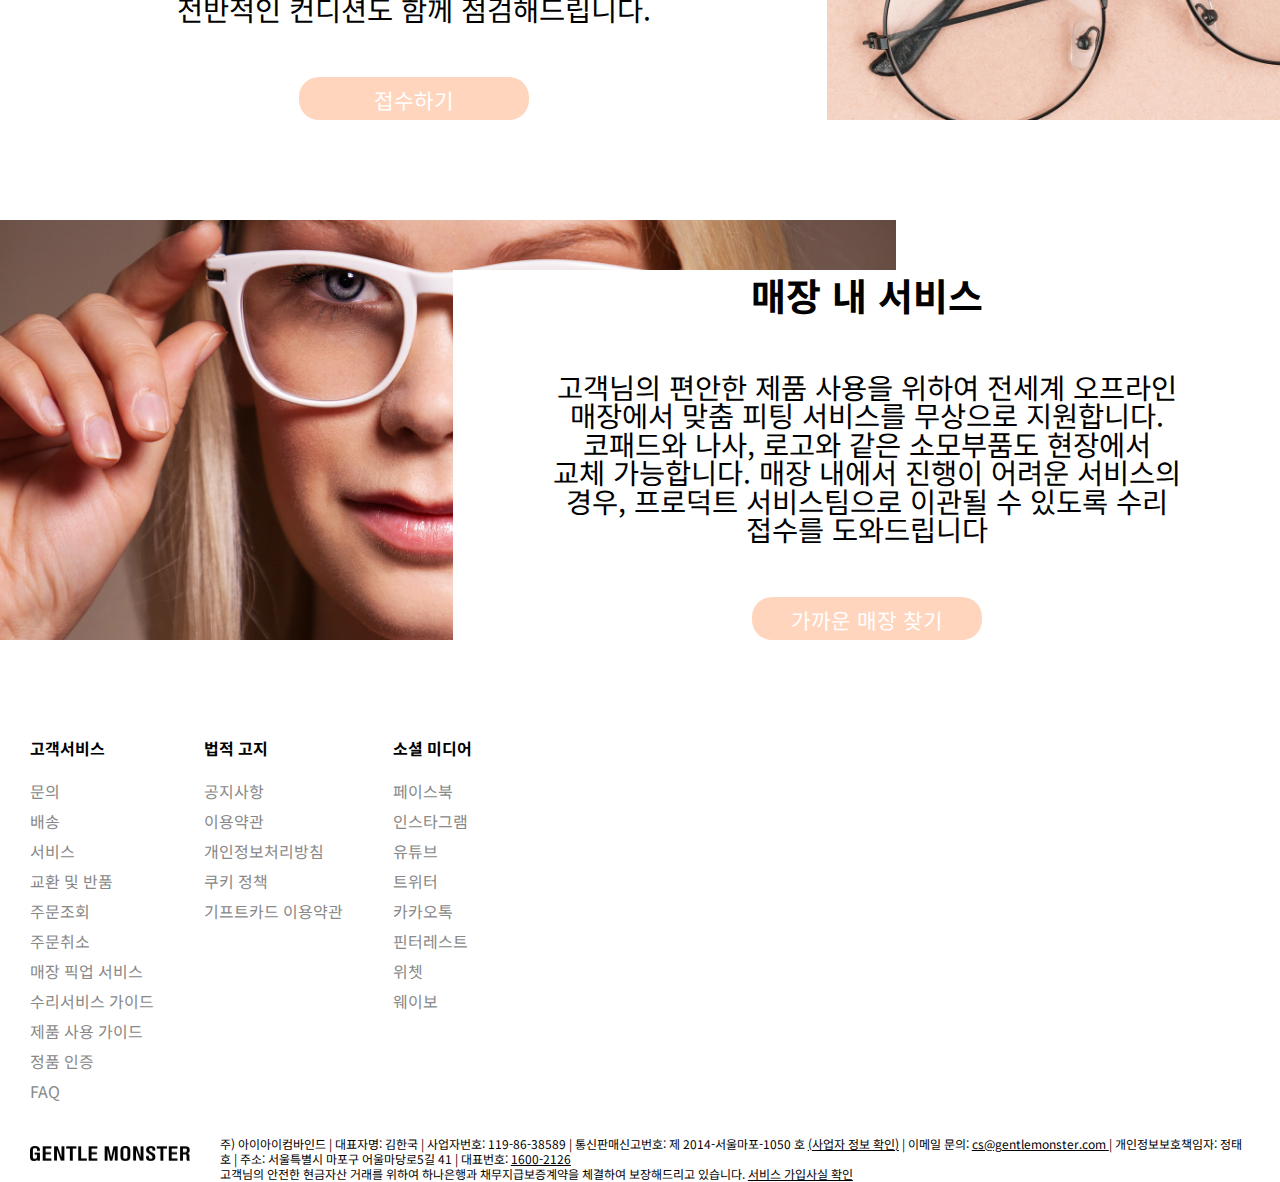
==== commit 869c684c: "0811" ====
--- a/index.html
+++ b/index.html
@@ -15,56 +15,10 @@
     <link rel="stylesheet" href="./styles/reset.css">
     <link rel="stylesheet" href="./styles/common.css">
     <link rel="stylesheet" href="./styles/index.css">
-    <link rel="stylesheet" href="/styles/responsive.css">
+    <link rel="stylesheet" href="/styles/responsive.css"><!-- 반응형 css -->
 </head>
 <body>
-    <header>
-        <h1><a href="#"><img src="./images/logo.png" alt="GENTLEMONSTER"></a></h1>
-        <div class="right">
-            <a href="#" class="lang">Shop in KR</a>
-            <form action="#" method="get" id="searchFrm">
-                <fieldset>
-                    <legend class="skip">검색양식</legend>
-                        <input type="text" id="searchTxt" placeholder="상품명을 입력해주세요" id="searchTxt">
-                    <button id="searchBtn" type="submit"><img src="/images/icon_search.png" alt="검색"></a></button>                
-                </fieldset>
-            </form>
-            <a href="#" id="login"><img src="/images/icon_login.png" alt="로그인"></a>
-            <a href="#" id="cart"><img src="/images/icon_cart.png" alt="장바구니"></a>
-            <a href="#" id="nav"><img src="/images/icon_menu.png" alt="메뉴열기"></a>
-        </div>
-        <!-- nav 클릭시 open nav -->
-        <div id="open_nav">
-            <!-- 닫기버튼 -->
-            <button id="nav_close" type="button"><img src="/images/nav_close.png" alt="닫기"></button>
-            <!-- 광고 슬라이드 -->
-            <div class="swiper" id="nav_adver">
-                <div class="swiper-wrapper">
-                    <div class="swiper-slide">
-                        <a href="#">나에게 어울리는 제품을 찾으세요? 실시간 라이브 채팅으로 제품 추천을 받아보세요.</a>
-                    </div>
-                    <div class="swiper-slide">
-                        <a href="#">선물하기 서비스를 통해 소중한 분에게 마음을 전하세요.</a>
-                    </div>
-                    <div class="swiper-slide">
-                        <a href="#">무료 배송 반품 서비스로 젠틀몬스터의 서비스를 경험하세요.</a>
-                    </div>                    
-                </div><!-- end swiper-wrapper -->
-                <div class="swiper-button-prev"></div>
-                <div class="swiper-button-next"></div>
-            </div><!-- end swiper adver -->
-            <!-- 내비게이션 -->
-            <nav>
-                <a href="#">선글라스</a>
-                <a href="#">안경</a>
-                <a href="#">콜라보레이션</a>
-                <a href="#">스타일</a>
-                <a href="#">브랜드이슈</a>
-                <a href="#">매장보기</a>
-                <a href="#">수리서비스</a>
-            </nav>
-        </div>
-    </header>
+    <php include "header.php"; >
     <main>
         <div class="visual">
             <div class="txt">
